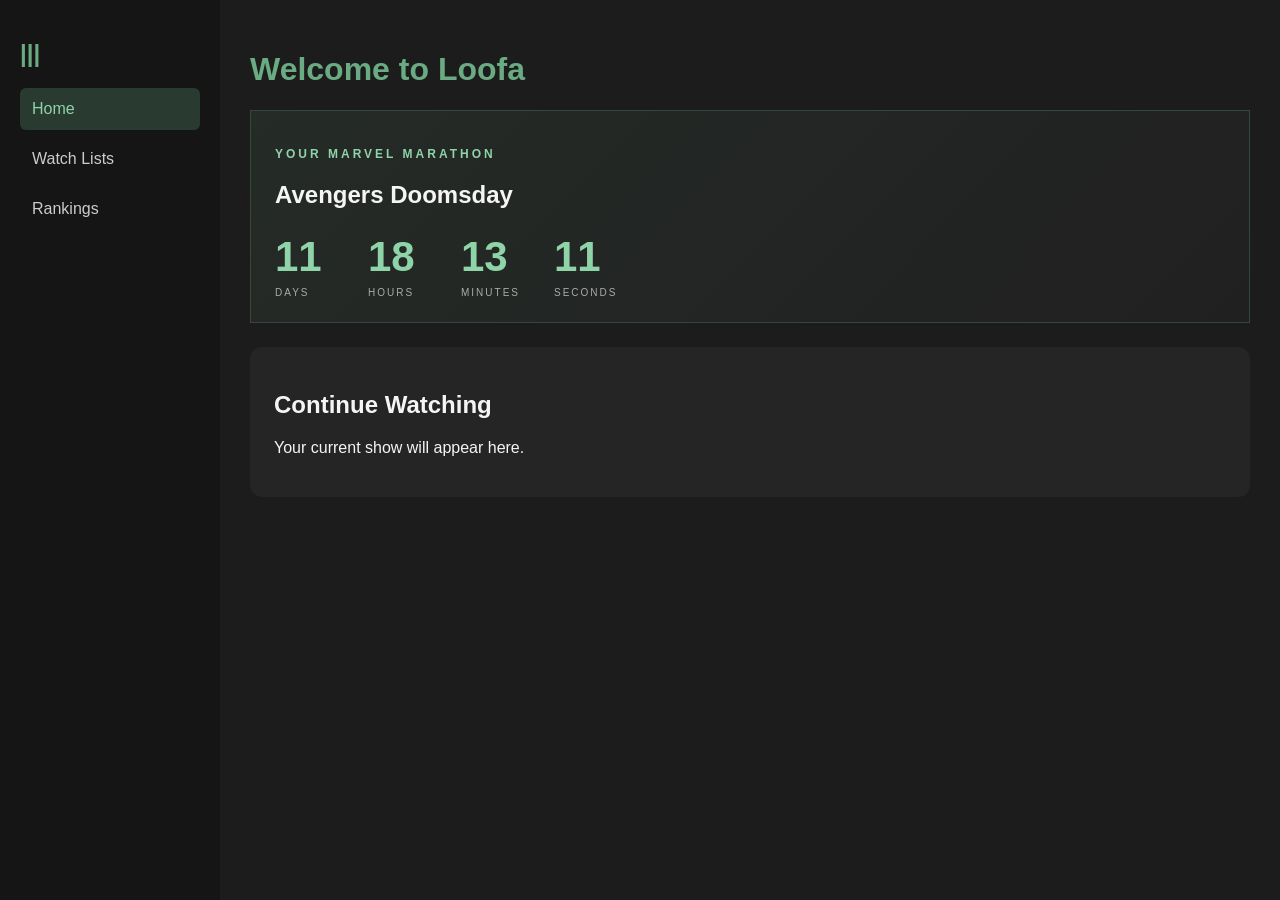
==== personal-projects/watch-list-app/index.html @ e5738a37 "Watch list App" ====
<!DOCTYPE html>
<html lang="en">
<head>
    <meta charset="UTF-8">
    <meta name="viewport" content="width=device-width", initial-scale="1.0">
    <title>Loofa</title>
    <link rel="stylesheet" href="style.css">
</head>
<body>
    <div class="app-container">

        <aside class="sidebar">
            <h2>|||</h2>

            <nav>
                <a href="#" class="active">Home</a>
                <a href="#">Watch Lists</a>
                <a href="#">Rankings</a>
            </nav>
        </aside>

        <main class="main-content">
            <h1>Welcome to Loofa</h1>

            <section class="countdown">
                <p class="eyebrow">YOUR MARVEL MARATHON</p>
                <h2>Avengers Doomsday</h2>

            <div class="countdown-display">
                <div class="countdown-unit">
                    <span id="days">00</span>
                    <span class="countdown-label">DAYS</span>
                </div>

                <div class="countdown-unit">
                    <span id="hours">00</span>
                    <span class="countdown-label">HOURS</span>
                </div>

                <div class="countdown-unit">
                    <span id="minutes">00</span>
                    <span class="countdown-label">MINUTES</span>
                </div>

                <div class="countdown-unit">
                    <span id="seconds">00</span>
                    <span class="countdown-label">SECONDS</span>
                </div>
            </div>
            </section>

            <section class="currently-watching">
                <h2>Continue Watching</h2>
                <p>Your current show will appear here.</p>
            </section>
        </main>

    </div>

    <script src="script.js"></script>
</body>
</html>
---- personal-projects/watch-list-app/style.css ----
body {
    margin: 0;
    background-color: #1c1c1c;
    color: #f5f5f5;
    font-family: Arial, Helvetica, sans-serif;
}
h1 {
    color: #6aab83;
    padding: 20px;
}
.app-container {
    display:flex;
    min-height: 100vh;
}
.sidebar {
    width: 220px;
    flex-shrink: 0;
    background-color: #151515;
    padding: 20px;
    box-sizing: border-box;
}
.sidebar h2 {
    color: #6aab83;
}
.sidebar nav a {
    display: block;
    color: #cccccc;
    text-decoration: none;
    padding: 12px;
    margin-bottom: 8px;
    border-radius: 6px;
}
.sidebar nav a:hover,
.sidebar nav a.active {
    background-color: #293a30;
    color: #8fd3a8
}
.main-content {
    flex: 1;
    padding: 30px;
    min-width: 0;
}
.main-content h1 {
    padding: 0;
}
.currently-watching {
    background-color: #252525;
    padding: 24px;
    margin-top: 24px;
    border-radius: 12px;
}
.countdown {
    border: 1px solid #35483b;
    background: linear-gradient(135deg, #252b27, #202020);
    padding:24px;
}
.eyebrow {
    color: #8fd3a8;
    font-size: 12px;
    font-weight: bold;
    letter-spacing: 3px;
}
.countdown h2 {
    margin-bottom:24px;
}
.countdown-display {
    display: flex;
    flex-wrap: wrap;
    gap: 28px;
}
.countdown-unit {
    display:flex;
    flex-direction: column;
    gap:6px;
    min-width: 65px;
}
.countdown-unit > span:first-child {
    font-size: 42px;
    font-weight: bold;
    color: #8fd3a8;
    font-variant-numeric: tabular-nums;
}
.countdown-label {
    font-size: 10px;
    letter-spacing: 2px;
    color: #aaaaaa;
}
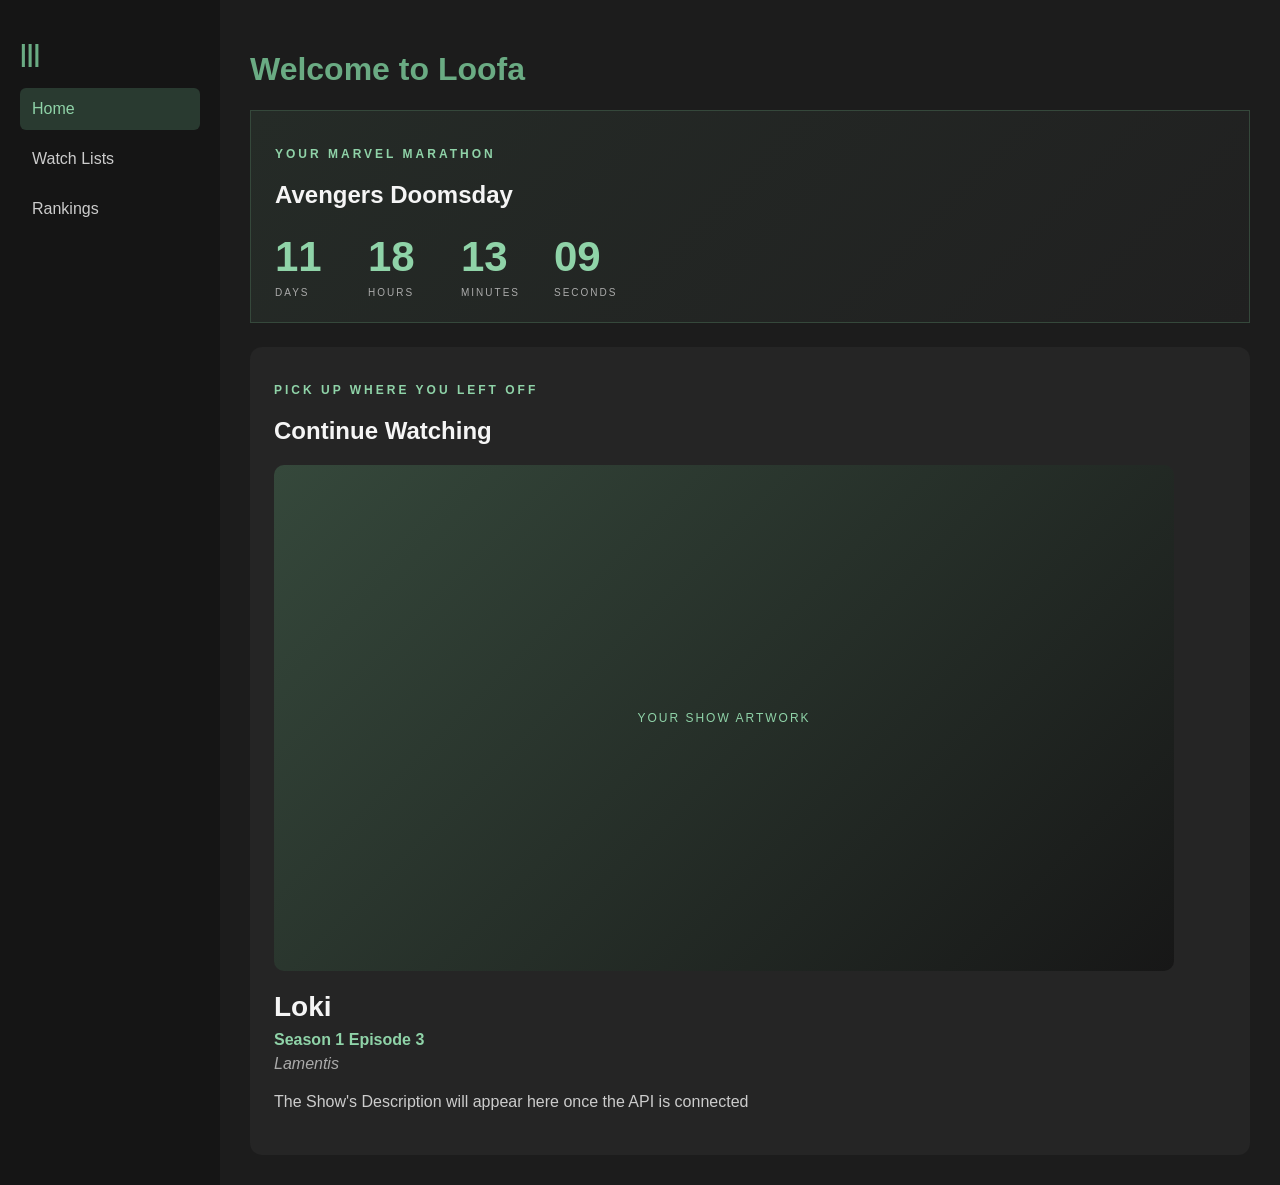
==== commit bdfb5c7e: "Watch list" ====
--- a/personal-projects/watch-list-app/index.html
+++ b/personal-projects/watch-list-app/index.html
@@ -50,9 +50,27 @@
             </section>
 
             <section class="currently-watching">
+                <p class="eyebrow">PICK UP WHERE YOU LEFT OFF</p>
                 <h2>Continue Watching</h2>
-                <p>Your current show will appear here.</p>
+
+                <div class="show-card">
+                    <div class="show-artwork">
+                        <span>YOUR SHOW ARTWORK</span>
+                    </div>
+
+                    <div class="show-info">
+                        <h3>Loki</h3>
+                        <p class="episode-info">Season 1 Episode 3</p>
+                        <p class="episode-title">Lamentis</p>
+                        <p class="show-description">
+                            The Show's Description will appear here once the API is connected
+                        </p>
+                    </div>
+                </div>
             </section>
+
+
+            
         </main>
 
     </div>
--- a/personal-projects/watch-list-app/style.css
+++ b/personal-projects/watch-list-app/style.css
@@ -1,3 +1,4 @@
+/*main */
 body {
     margin: 0;
     background-color: #1c1c1c;
@@ -12,6 +13,9 @@
     display:flex;
     min-height: 100vh;
 }
+
+
+/*sidebar*/
 .sidebar {
     width: 220px;
     flex-shrink: 0;
@@ -35,6 +39,8 @@
     background-color: #293a30;
     color: #8fd3a8
 }
+
+/*main content*/
 .main-content {
     flex: 1;
     padding: 30px;
@@ -85,3 +91,45 @@
     letter-spacing: 2px;
     color: #aaaaaa;
 }
+
+
+.show-card {
+    margin-top: 20px;
+}
+.show-artwork {
+    width: 100%;
+    aspect-ratio: 16 / 9;
+    background: linear-gradient(135deg, #35483b, #171717);
+    border-radius: 10px;
+    display:flex;
+    align-items: center;
+    justify-content: center;
+    color: #8fd3a8;
+    font-size: 12px;
+    letter-spacing: 2px;
+    text-align: center;
+    max-width: 900px;
+}
+.show-info {
+    margin-top: 20px;
+    max-width: 900px;
+}
+.show-info h3 {
+    font-size: 28px;
+    margin: 0 0 8px;
+}
+.episode-info {
+    color: #8fd3a8;
+    font-weight:bold;
+    margin: 0 0 6px;
+}
+.episode-title {
+    color: #aaaaaa;
+    font-style: italic;
+    margin: 0 0 16px;
+}
+.show-description {
+    color: #cccccc;
+    line-height: 1.6;
+    max-width: 800px;
+}
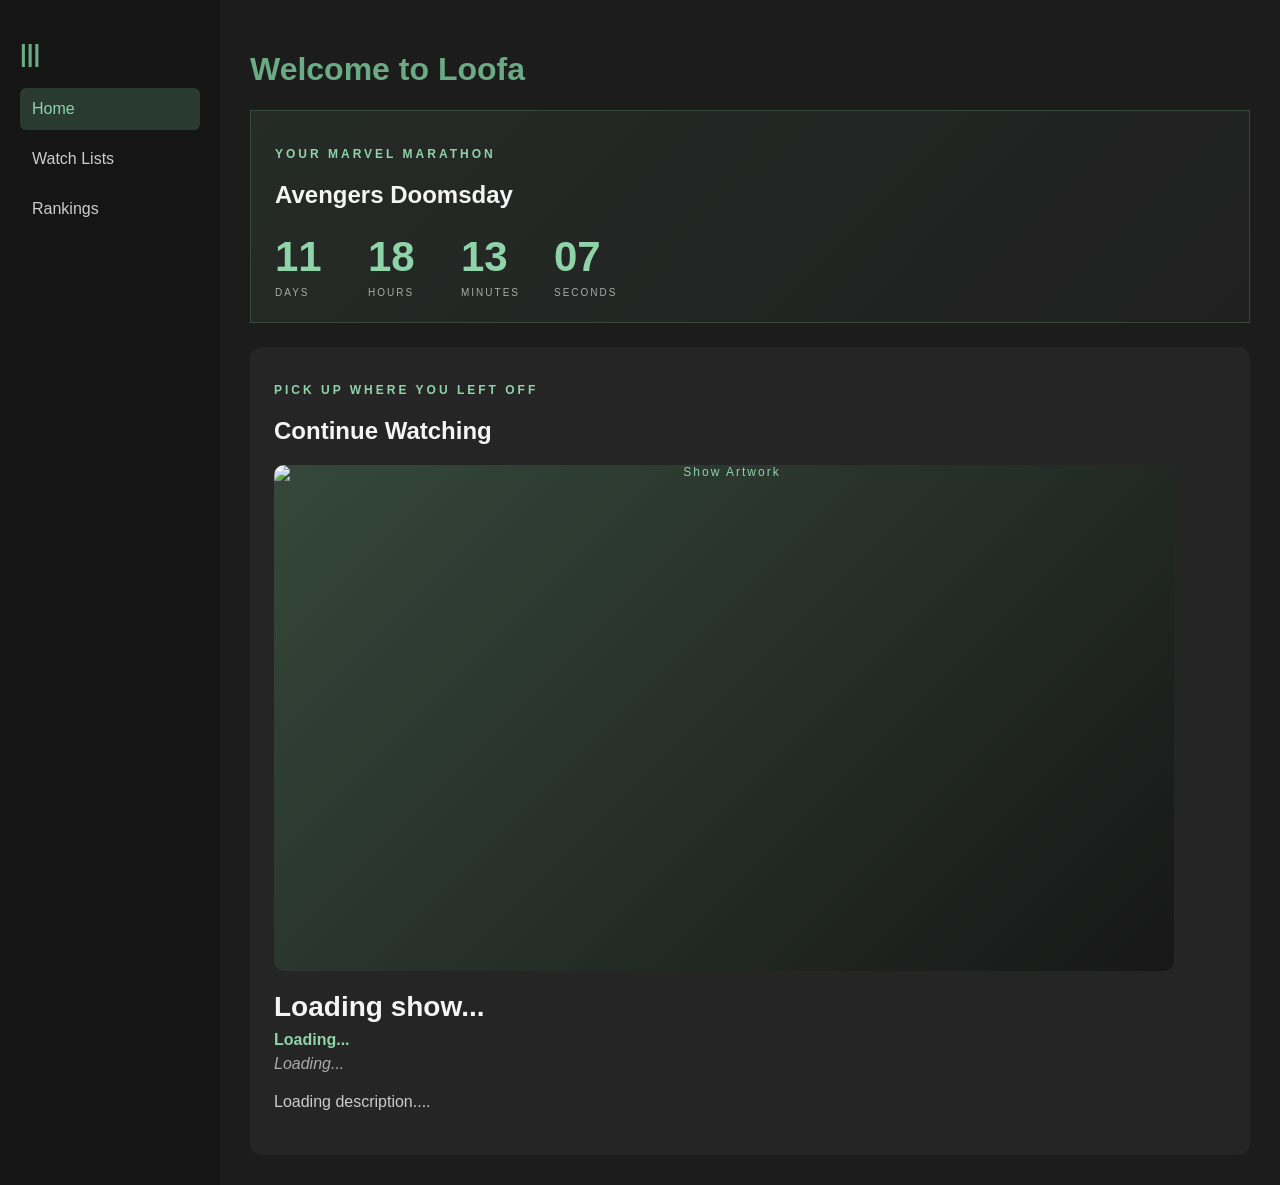
==== commit 23430762: "API connected + styling" ====
--- a/personal-projects/watch-list-app/index.html
+++ b/personal-projects/watch-list-app/index.html
@@ -55,15 +55,15 @@
 
                 <div class="show-card">
                     <div class="show-artwork">
-                        <span>YOUR SHOW ARTWORK</span>
+                        <img id="show-poster" src="" alt="Show Artwork">
                     </div>
 
                     <div class="show-info">
-                        <h3>Loki</h3>
-                        <p class="episode-info">Season 1 Episode 3</p>
-                        <p class="episode-title">Lamentis</p>
-                        <p class="show-description">
-                            The Show's Description will appear here once the API is connected
+                        <h3 id="show-title">Loading show...</h3>
+                        <p class="episode-info">Loading...</p>
+                        <p class="episode-title">Loading...</p>
+                        <p class="show-description" id="show-description">
+                            Loading description....
                         </p>
                     </div>
                 </div>
--- a/personal-projects/watch-list-app/style.css
+++ b/personal-projects/watch-list-app/style.css
@@ -110,6 +110,13 @@
     text-align: center;
     max-width: 900px;
 }
+.show-artwork img {
+    width: 100%;
+    height: 100%;
+    object-fit: cover;
+    border-radius: 10px;
+    display: block;
+}
 .show-info {
     margin-top: 20px;
     max-width: 900px;
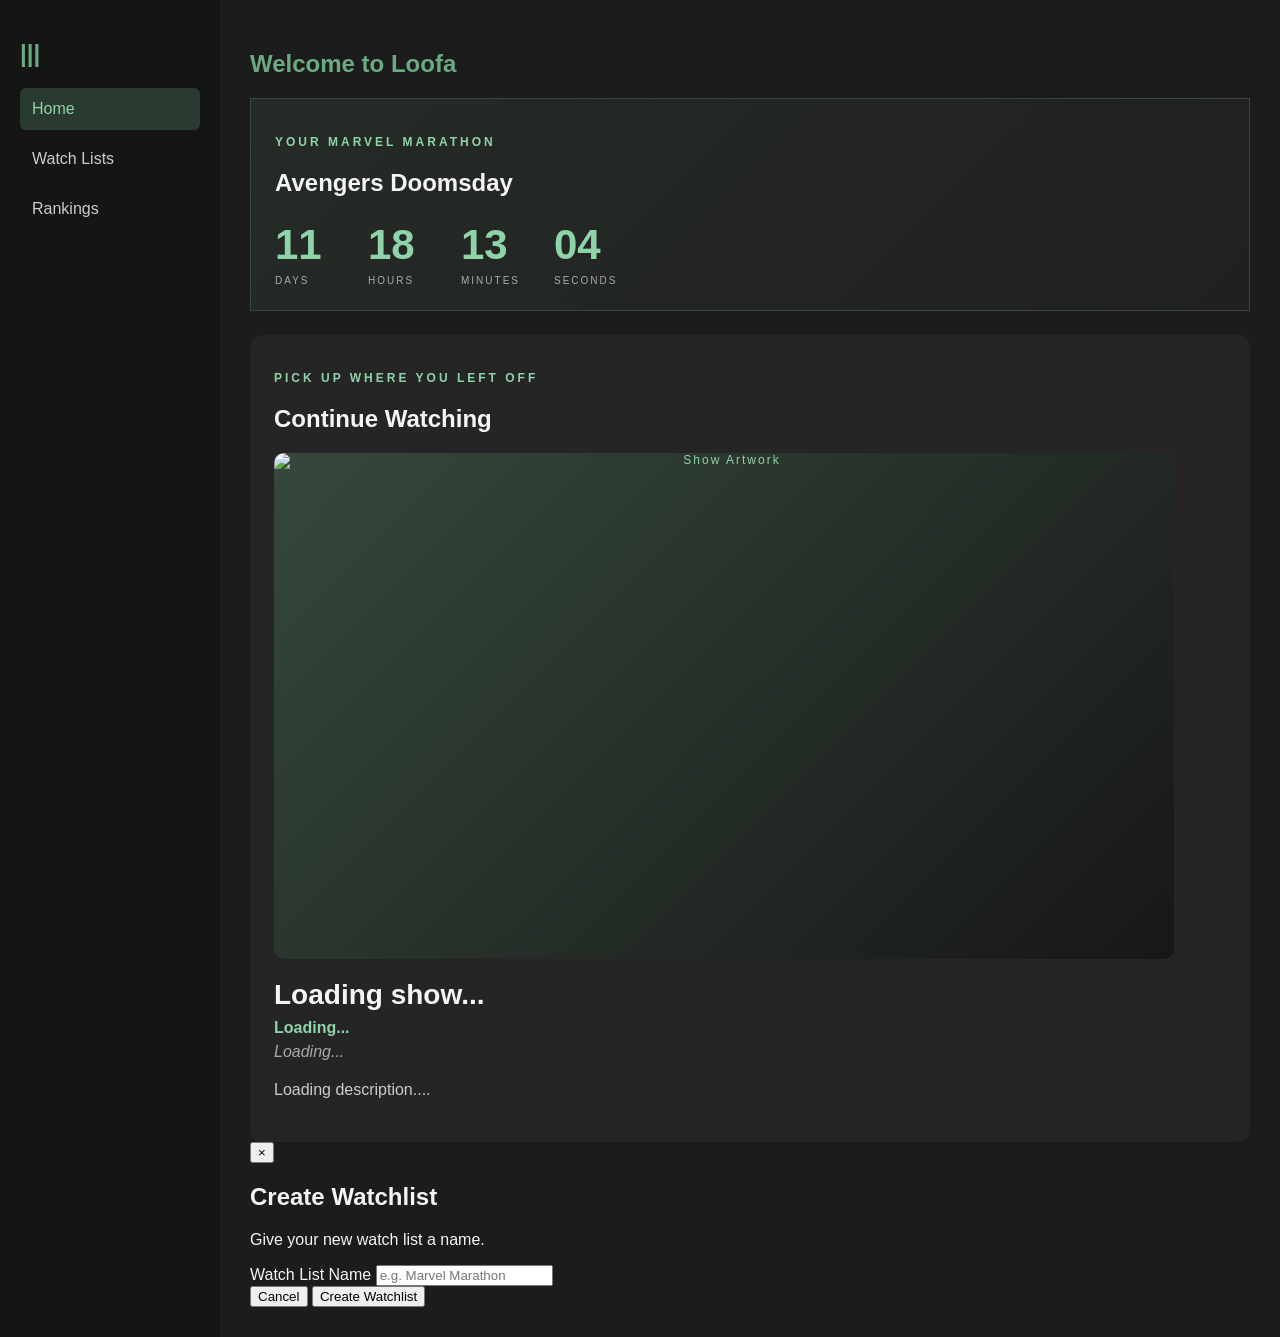
==== commit 73f811e6: "Watchlist" ====
--- a/personal-projects/watch-list-app/index.html
+++ b/personal-projects/watch-list-app/index.html
@@ -2,7 +2,7 @@
 <html lang="en">
 <head>
     <meta charset="UTF-8">
-    <meta name="viewport" content="width=device-width", initial-scale="1.0">
+    <meta name="viewport" content="width=device-width, initial-scale="1.0">
     <title>Loofa</title>
     <link rel="stylesheet" href="style.css">
 </head>
@@ -13,13 +13,14 @@
             <h2>|||</h2>
 
             <nav>
-                <a href="#" class="active">Home</a>
-                <a href="#">Watch Lists</a>
-                <a href="#">Rankings</a>
+                <a href="#" id="home-link" class="active">Home</a>
+                <a href="#" id="watchlists-link">Watch Lists</a>
+                <a href="#" id="rankings-link">Rankings</a>
             </nav>
         </aside>
 
         <main class="main-content">
+            <section id="home-page" class="page-section">
             <h1>Welcome to Loofa</h1>
 
             <section class="countdown">
@@ -68,9 +69,78 @@
                     </div>
                 </div>
             </section>
+        </section>
+        
+
+        <section id="watchlists-page" class="page-section">
+            <h1>Watch Lists</h1>
+
+            <div class="watchlist-grid">
+                <div class="watchlist-card">
+                    <div class="watchlist-progress">
+                        <div class="watchlist-progress-fill" style="width: 65%;"></div>
+                    </div>
+                    <h3>Weekend</h3>
+                    <p>4 titles</p>
+                </div>
+
+                <div class="watchlist-card" id="marvel-card">
+                    <div class="watchlist-progress">
+                        <div class="watchlist-progress-fill" style="width: 30%;"></div>
+                    </div>
+                    <h3>Marvel Marathon</h3>
+                    <p>12 titles</p>
+                </div>
+
+                <button class="create-watchlist">
+                    + Create Watch List
+                </button>
+            </div>
+        </section>
+
+        <div class="modal-overlay">
+            <div class="modal-window">
+                <button class="modal-close" aria-label="Close popup">&times</button>
+
+                <h2>Create Watchlist</h2>
+                <p>Give your new watch list a name.</p>
+
+                <label for="watchlist-name">Watch List Name</label>
+                <input 
+                    type="text"
+                    id="watchlist-name"
+                    placeholder="e.g. Marvel Marathon"
+                >
+
+                <div class="watchlist-items">
+                    <!-- Added titles here-->
+                </div>
+
+                <div class="modal-actions">
+                    <button class="modal-cancel">Cancel</button>
+                    <button class="modal-create">Create Watchlist</button>
+                </div>
+            </div>
+        </div>
+
+        <section id="watchlist-detail-page" class="page-section">
+            <a href="#" id="back-to-watchlists">← Back to Watch Lists</a>
+
+            <h1>Marvel Marathon</h1>
+            <p>12 titles</p>
+
+            <div class="watchlist-progress">
+                <div class="watchlist-progress-fill" style="width: 30%;"></div>
+            </div>
+        </section>
 
 
-            
+
+        <section id="rankings-page" class="page-section">
+            <h1>Rankings</h1>
+            <p>Your personal movie and TV rankings will appear here.</p>
+        </section>
+
         </main>
 
     </div>
--- a/personal-projects/watch-list-app/style.css
+++ b/personal-projects/watch-list-app/style.css
@@ -109,6 +109,7 @@
     letter-spacing: 2px;
     text-align: center;
     max-width: 900px;
+    box-sizing: border-box;
 }
 .show-artwork img {
     width: 100%;
@@ -140,3 +141,135 @@
     line-height: 1.6;
     max-width: 800px;
 }
+.watchlist-grid {
+    display:grid;
+    grid-template-columns: repeat(auto-fill, minmax(200px, 1fr));
+    gap: 20px;
+    margin-top: 24px;
+}
+.watchlist-card:focus-visible {
+    outline: 2px solid #8fd3a8;
+    outline-offset: 3px;
+}
+.watchlist-card {
+    aspect-ratio: 1 / 1;
+    padding: 20px;
+    box-sizing: border-box;
+    background: linear-gradient(145deg, #2b332e, #202020);
+    border: 1px solid #35483b;
+    border-radius: 16px;
+    display: flex;
+    flex-direction: column;
+    justify-content: flex-end;
+    transition: border-color 0.2s, transform 0.2s;
+    position: relative;
+    overflow: hidden;
+    isolation: isolate;
+    cursor: pointer;
+    user-select: none;
+}
+.create-watchlist {
+    aspect-ratio: 1 / 1;
+    padding: 20px;
+    box-sizing: border-box;
+    background: linear-gradient(145deg, #484b49, #202020);
+    border: 1px solid #35483b;
+    border-radius: 16px;
+    display: flex;
+    flex-direction: column;
+    justify-content: flex-end;
+    transition: border-color 0.2s, transform 0.2s;
+    font-size: 20px;
+    color: #aaaaaa;
+    font-weight:bold;
+}
+.create-watchlist:hover {
+    border-color: #8fd3a8;
+    transform: translateY(-3px);
+}
+.watchlist-card::before {
+    content: "";
+    position: absolute;
+    inset: 0;
+    background: linear-gradient(
+        to top,
+        rgba(21, 21, 21, 0.98),
+        rgba(21, 21, 21, 0.25)
+    );
+    z-index: -1;
+    pointer-events: none;
+}
+.watchlist-card:hover {
+    border-color: #8fd3a8;
+    transform: translateY(-3px);
+}
+.watchlist-card h3 {
+    margin: 0 0 8px;
+    font-size: 20px;
+}
+
+.watchlist-card p {
+    margin: 0;
+    color: #aaaaaa;
+    font-size: 14px;
+}
+.watchlist-progress {
+    margin-bottom: auto;
+    height: 4px;
+    background-color: #354039;
+    border-radius: 4px;
+    overflow: hidden;
+}
+.watchlist-progress-fill {
+    height: 100%;
+    background-color: #8fd3a8;
+    border-radius: 4px;
+}
+
+/* mobile styling */
+
+@media (max-width: 768px) {
+    .app-container {
+        flex-direction: column;
+    }
+    .sidebar {
+        width: 100%;
+        padding: 12px 16px;
+    }
+    .sidebar h2 {
+        margin-top:4px;
+        margin-bottom:12px;
+    }
+    .sidebar nav {
+        display:flex;
+        gap: 8px;
+        flex-wrap: wrap;
+    }
+    .sidebar nav a {
+        margin-bottom: 0;
+    }
+    .main-content {
+        padding: 20px;
+    }
+}
+
+.page-section:not(#home-page) {
+    display:none;
+}
+
+/* Watchlist detail page */
+#back-to-watchlists {
+    display: inline-block;
+    margin-bottom: 20px;
+    color: #8fd3a8;
+    text-decoration: none;
+}
+
+#back-to-watchlists:hover {
+    color: #ffffff;
+}
+
+#watchlist-detail-page .watchlist-progress {
+    max-width: 600px;
+    height: 6px;
+}
